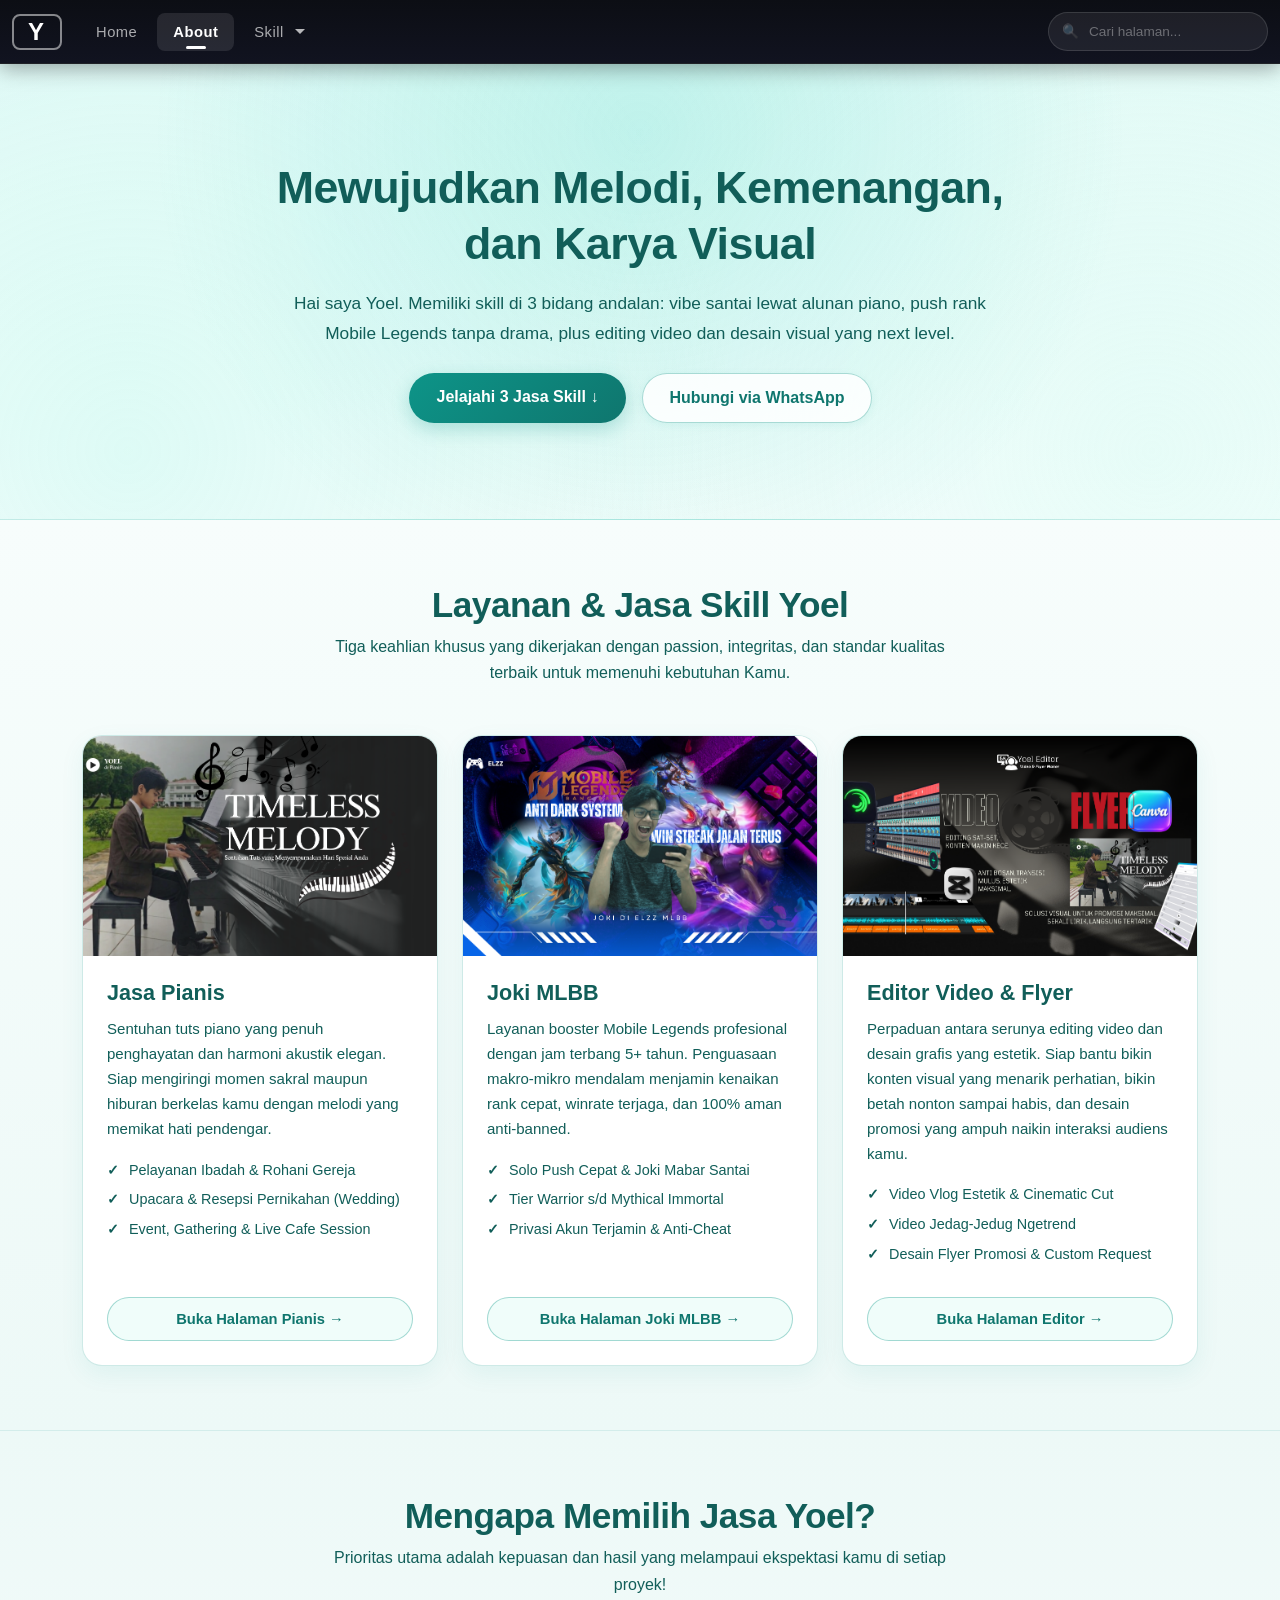
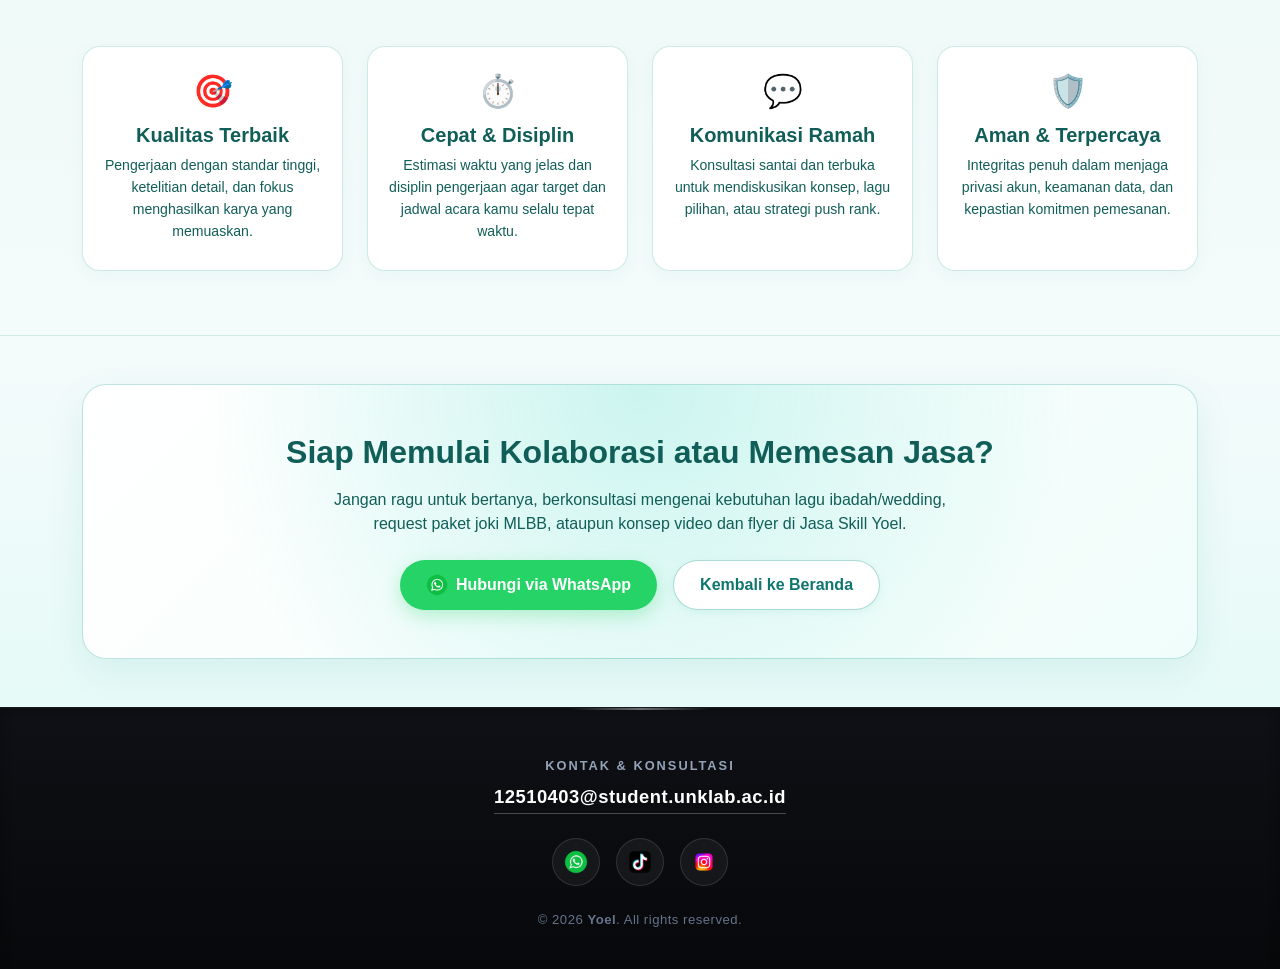
==== about.html @ 32755c9c "first commit" ====
<!doctype html>
<html lang="id">
  <head>
    <meta charset="UTF-8" />
    <meta name="viewport" content="width=device-width, initial-scale=1.0" />
    <title>About - Jasa Skill Yoel</title>
    <link
      href="https://cdn.jsdelivr.net/npm/bootstrap@5.3.8/dist/css/bootstrap.min.css"
      rel="stylesheet"
      integrity="sha384-sRIl4kxILFvY47J16cr9ZwB07vP4J8+LH7qKQnuqkuIAvNWLzeN8tE5YBujZqJLB"
      crossorigin="anonymous"
    />
    <link rel="stylesheet" href="css/about.css" />
    <link rel="stylesheet" href="css/navbar.css" />
  </head>
  <body class="d-flex flex-column min-vh-100">
    <nav class="navbar navbar-expand-lg navbar-yoel sticky-top">
      <div class="container-fluid">
        <a class="navbar-brand" href="home.html">Y</a>
        <button
          class="navbar-toggler"
          type="button"
          data-bs-toggle="collapse"
          data-bs-target="#navbarNavDropdown"
          aria-controls="navbarNavDropdown"
          aria-expanded="false"
          aria-label="Toggle navigation"
        >
          <span class="navbar-toggler-icon"></span>
        </button>
        <div class="collapse navbar-collapse" id="navbarNavDropdown">
          <ul class="navbar-nav me-auto">
            <li class="nav-item">
              <a class="nav-link" href="home.html">Home</a>
            </li>
            <li class="nav-item">
              <a class="nav-link active" aria-current="page" href="about.html"
                >About</a
              >
            </li>
            <li class="nav-item dropdown">
              <a
                class="nav-link dropdown-toggle"
                href="#"
                role="button"
                data-bs-toggle="dropdown"
                aria-expanded="false"
              >
                Skill
              </a>
              <ul class="dropdown-menu">
                <li><a class="dropdown-item" href="pianis.html">Pianis</a></li>
                <li><a class="dropdown-item" href="joki.html">Joki MLBB</a></li>
                <li><a class="dropdown-item" href="editor.html">Editor</a></li>
              </ul>
            </li>
          </ul>
          <div class="navbar-search-wrapper">
            <input
              type="text"
              class="form-control navbar-search-input"
              id="navbarSearchInput"
              placeholder="Cari halaman..."
              autocomplete="off"
            />
            <span class="navbar-search-icon">🔍</span>
            <div class="search-results-dropdown" id="navbarSearchResults"></div>
          </div>
        </div>
      </div>
    </nav>

    <header class="about-hero py-5 text-center page-entrance">
      <div class="container py-lg-4">
        <div class="row justify-content-center">
          <div class="col-lg-9 col-xl-8">
            <h1 class="display-4 fw-bold mb-3 about-title">
              Mewujudkan Melodi, Kemenangan, dan Karya Visual
            </h1>
            <p class="lead mb-4 about-bio mx-auto">
              Hai saya Yoel. Memiliki skill di 3 bidang andalan: vibe santai
              lewat alunan piano, push rank Mobile Legends tanpa drama, plus
              editing video dan desain visual yang next level.
            </p>
            <div class="d-flex flex-wrap gap-3 justify-content-center">
              <a href="#skills" class="btn btn-about-primary">
                Jelajahi 3 Jasa Skill &darr;
              </a>
              <a
                href="https://wa.me/+6285255789839"
                target="_blank"
                class="btn btn-about-outline"
              >
                Hubungi via WhatsApp
              </a>
            </div>
          </div>
        </div>
      </div>
    </header>

    <main
      id="skills"
      class="skills-showcase-section py-5 page-entrance-delay-1"
    >
      <div class="container py-lg-3">
        <div class="text-center mb-5">
          <h2 class="fw-bold section-heading">Layanan & Jasa Skill Yoel</h2>
          <p class="section-subtext mx-auto">
            Tiga keahlian khusus yang dikerjakan dengan passion, integritas, dan
            standar kualitas terbaik untuk memenuhi kebutuhan Kamu.
          </p>
        </div>

        <div class="row g-4">
          <div class="col-lg-4 col-md-6">
            <div class="skill-card h-100">
              <div class="skill-card-img-box">
                <img
                  src="images/pianis.png"
                  alt="Jasa Pianis Yoel"
                  class="skill-card-img"
                />
              </div>
              <div
                class="skill-card-body d-flex flex-column justify-content-between"
              >
                <div>
                  <h3 class="skill-card-title">Jasa Pianis</h3>
                  <p class="skill-card-desc">
                    Sentuhan tuts piano yang penuh penghayatan dan harmoni
                    akustik elegan. Siap mengiringi momen sakral maupun hiburan
                    berkelas kamu dengan melodi yang memikat hati pendengar.
                  </p>
                  <ul class="skill-feature-list">
                    <li>
                      <span class="check-icon">✓</span>
                      <span>Pelayanan Ibadah & Rohani Gereja</span>
                    </li>
                    <li>
                      <span class="check-icon">✓</span>
                      <span>Upacara & Resepsi Pernikahan (Wedding)</span>
                    </li>
                    <li>
                      <span class="check-icon">✓</span>
                      <span>Event, Gathering & Live Cafe Session</span>
                    </li>
                  </ul>
                </div>
                <div class="pt-3">
                  <a href="pianis.html" class="btn btn-card-action w-100">
                    Buka Halaman Pianis &rarr;
                  </a>
                </div>
              </div>
            </div>
          </div>

          <!-- Skill Card 2: Joki MLBB -->
          <div class="col-lg-4 col-md-6">
            <div class="skill-card h-100">
              <div class="skill-card-img-box">
                <img
                  src="images/mlbb.png"
                  alt="Joki MLBB Yoel"
                  class="skill-card-img"
                />
              </div>
              <div
                class="skill-card-body d-flex flex-column justify-content-between"
              >
                <div>
                  <h3 class="skill-card-title">Joki MLBB</h3>
                  <p class="skill-card-desc">
                    Layanan booster Mobile Legends profesional dengan jam
                    terbang 5+ tahun. Penguasaan makro-mikro mendalam menjamin
                    kenaikan rank cepat, winrate terjaga, dan 100% aman
                    anti-banned.
                  </p>
                  <ul class="skill-feature-list">
                    <li>
                      <span class="check-icon">✓</span>
                      <span>Solo Push Cepat & Joki Mabar Santai</span>
                    </li>
                    <li>
                      <span class="check-icon">✓</span>
                      <span>Tier Warrior s/d Mythical Immortal</span>
                    </li>
                    <li>
                      <span class="check-icon">✓</span>
                      <span>Privasi Akun Terjamin & Anti-Cheat</span>
                    </li>
                  </ul>
                </div>
                <div class="pt-3">
                  <a href="joki.html" class="btn btn-card-action w-100">
                    Buka Halaman Joki MLBB &rarr;
                  </a>
                </div>
              </div>
            </div>
          </div>

          <div class="col-lg-4 col-md-12">
            <div class="skill-card h-100">
              <div class="skill-card-img-box">
                <img
                  src="images/editor.png"
                  alt="Editor Video dan Desain Flyer Yoel"
                  class="skill-card-img"
                />
              </div>
              <div
                class="skill-card-body d-flex flex-column justify-content-between"
              >
                <div>
                  <h3 class="skill-card-title">Editor Video & Flyer</h3>
                  <p class="skill-card-desc">
                    Perpaduan antara serunya editing video dan desain grafis
                    yang estetik. Siap bantu bikin konten visual yang menarik
                    perhatian, bikin betah nonton sampai habis, dan desain
                    promosi yang ampuh naikin interaksi audiens kamu.
                  </p>
                  <ul class="skill-feature-list">
                    <li>
                      <span class="check-icon">✓</span>
                      <span>Video Vlog Estetik & Cinematic Cut</span>
                    </li>
                    <li>
                      <span class="check-icon">✓</span>
                      <span>Video Jedag-Jedug Ngetrend</span>
                    </li>
                    <li>
                      <span class="check-icon">✓</span>
                      <span>Desain Flyer Promosi & Custom Request</span>
                    </li>
                  </ul>
                </div>
                <div class="pt-3">
                  <a href="editor.html" class="btn btn-card-action w-100">
                    Buka Halaman Editor &rarr;
                  </a>
                </div>
              </div>
            </div>
          </div>
        </div>
      </div>
    </main>

    <section class="about-values-section py-5">
      <div class="container py-lg-3">
        <div class="text-center mb-5">
          <h2 class="fw-bold section-heading">Mengapa Memilih Jasa Yoel?</h2>
          <p class="section-subtext mx-auto">
            Prioritas utama adalah kepuasan dan hasil yang melampaui ekspektasi
            kamu di setiap proyek!
          </p>
        </div>

        <div class="row g-4">
          <div class="col-md-6 col-lg-3">
            <div class="value-item-card text-center h-100">
              <div class="value-icon-circle">🎯</div>
              <h5 class="fw-bold mb-2">Kualitas Terbaik</h5>
              <p class="value-desc mb-0">
                Pengerjaan dengan standar tinggi, ketelitian detail, dan fokus
                menghasilkan karya yang memuaskan.
              </p>
            </div>
          </div>
          <div class="col-md-6 col-lg-3">
            <div class="value-item-card text-center h-100">
              <div class="value-icon-circle">⏱️</div>
              <h5 class="fw-bold mb-2">Cepat & Disiplin</h5>
              <p class="value-desc mb-0">
                Estimasi waktu yang jelas dan disiplin pengerjaan agar target
                dan jadwal acara kamu selalu tepat waktu.
              </p>
            </div>
          </div>
          <div class="col-md-6 col-lg-3">
            <div class="value-item-card text-center h-100">
              <div class="value-icon-circle">💬</div>
              <h5 class="fw-bold mb-2">Komunikasi Ramah</h5>
              <p class="value-desc mb-0">
                Konsultasi santai dan terbuka untuk mendiskusikan konsep, lagu
                pilihan, atau strategi push rank.
              </p>
            </div>
          </div>
          <div class="col-md-6 col-lg-3">
            <div class="value-item-card text-center h-100">
              <div class="value-icon-circle">🛡️</div>
              <h5 class="fw-bold mb-2">Aman & Terpercaya</h5>
              <p class="value-desc mb-0">
                Integritas penuh dalam menjaga privasi akun, keamanan data, dan
                kepastian komitmen pemesanan.
              </p>
            </div>
          </div>
        </div>
      </div>
    </section>

    <section class="about-cta-section py-5">
      <div class="container">
        <div class="cta-banner-box text-center p-4 p-md-5">
          <h2 class="fw-bold mb-3">
            Siap Memulai Kolaborasi atau Memesan Jasa?
          </h2>
          <p class="mb-4 mx-auto cta-desc" style="max-width: 620px">
            Jangan ragu untuk bertanya, berkonsultasi mengenai kebutuhan lagu
            ibadah/wedding, request paket joki MLBB, ataupun konsep video dan
            flyer di Jasa Skill Yoel.
          </p>
          <div class="d-flex flex-wrap justify-content-center gap-3">
            <a
              href="https://wa.me/+6285255789839"
              target="_blank"
              class="btn btn-whatsapp-cta d-inline-flex align-items-center gap-2"
            >
              <img src="images/wa.png" alt="WhatsApp" width="22" height="22" />
              <span>Hubungi via WhatsApp</span>
            </a>
            <a href="home.html" class="btn btn-outline-cta">
              Kembali ke Beranda
            </a>
          </div>
        </div>
      </div>
    </section>

    <footer class="footer custom-footer py-5 mt-auto">
      <div class="container text-center">
        <div class="mb-4">
          <p class="footer-email-label mb-2">Kontak & Konsultasi</p>
          <a
            href="mailto:12510403@student.unklab.ac.id"
            class="footer-email-link"
          >
            12510403@student.unklab.ac.id
          </a>
        </div>

        <div
          class="d-flex justify-content-center align-items-center gap-3 mb-4"
        >
          <a
            href="https://wa.me/+6285255789839"
            target="_blank"
            class="footer-social-link social-wa"
            title="WhatsApp"
          >
            <img src="images/wa.png" alt="WhatsApp" class="footer-icon" />
          </a>
          <a
            href="#"
            class="footer-social-link social-tiktok"
            title="TikTok"
            data-bs-toggle="modal"
            data-bs-target="#tiktokModal"
          >
            <img src="images/tiktok.png" alt="TikTok" class="footer-icon" />
          </a>
          <a
            href="https://www.instagram.com/lightningmcqueel?gwpx=MTV6YXcyeWN4NjFxeQ=="
            target="_blank"
            class="footer-social-link social-ig"
            title="Instagram"
          >
            <img src="images/ig.png" alt="Instagram" class="footer-icon" />
          </a>
        </div>

        <div class="footer-copyright small">
          &copy; 2026 <strong>Yoel</strong>. All rights reserved.
        </div>
      </div>
    </footer>

    <div
      class="modal fade"
      id="tiktokModal"
      tabindex="-1"
      aria-labelledby="tiktokModalLabel"
      aria-hidden="true"
    >
      <div class="modal-dialog modal-dialog-centered modal-sm">
        <div class="modal-content tiktok-modal-content text-center p-3">
          <div class="modal-header border-0 pb-0 justify-content-end">
            <button
              type="button"
              class="btn-close btn-close-white"
              data-bs-dismiss="modal"
              aria-label="Close"
            ></button>
          </div>
          <div class="modal-body pt-0">
            <div class="tiktok-modal-icon mb-3">
              <img
                src="images/tiktok.png"
                alt="TikTok"
                width="28"
                height="28"
              />
            </div>
            <h5
              class="modal-title fw-bold text-white mb-1"
              id="tiktokModalLabel"
            >
              Pilih Akun TikTok
            </h5>
            <p class="text-white small mb-4">
              Silakan pilih profil TikTok yang ingin dikunjungi:
            </p>
            <div class="d-grid gap-2">
              <a
                href="https://www.tiktok.com/@bitterchocolataste?_r=1&_t=ZS-9BcBU4QkDsS"
                target="_blank"
                class="btn btn-tiktok-link"
              >
                🎮 MLBB
              </a>
              <a
                href="https://www.tiktok.com/@shiver_2910?_r=1&_t=ZS-9BcBzDvgJhU"
                target="_blank"
                class="btn btn-tiktok-link"
              >
                🎹 Piano
              </a>
            </div>
          </div>
        </div>
      </div>
    </div>

    <script
      src="https://cdn.jsdelivr.net/npm/bootstrap@5.3.8/dist/js/bootstrap.bundle.min.js"
      integrity="sha384-FKyoEForCGlyvwx9Hj09JcYn3nv7wiPVlz7YYwJrWVcXK/BmnVDxM+D2scQbITxI"
      crossorigin="anonymous"
    ></script>
    <script src="js/about.js"></script>
    <script src="js/navbar.js"></script>
  </body>
</html>
---- css/about.css ----
html,
body {
  overflow-x: clip;
  width: 100%;
  max-width: 100%;
  position: relative;
  background-color: #f0fdfa;
  background: linear-gradient(180deg, #f0fdfa 0%, #ffffff 40%, #e6faf7 100%);
  color: #115e59;
}

body,
html,
button,
input,
select,
textarea {
  font-family: Arial, Helvetica, sans-serif !important;
}

.about-title,
.about-bio,
.section-heading,
.section-subtext,
.skill-card-title,
.skill-card-desc,
.skill-feature-list li,
.check-icon,
.value-item-card h5,
.value-desc,
.cta-banner-box h2,
.cta-desc {
  color: #115e59 !important;
}

.about-hero {
  background:
    radial-gradient(
      circle at 50% 15%,
      rgba(45, 212, 191, 0.22) 0%,
      transparent 65%
    ),
    radial-gradient(
      circle at 10% 85%,
      rgba(153, 246, 228, 0.25) 0%,
      transparent 50%
    ),
    radial-gradient(
      circle at 90% 85%,
      rgba(204, 251, 241, 0.35) 0%,
      transparent 50%
    ),
    linear-gradient(180deg, #e6faf7 0%, #f7fdfc 100%);
  position: relative;
  border-bottom: 1px solid rgba(13, 148, 136, 0.14);
  padding-top: 4.5rem !important;
  padding-bottom: 4.5rem !important;
}

.about-title {
  letter-spacing: -0.5px;
  line-height: 1.25;
  font-size: 2.8rem;
}

.about-bio {
  font-size: 1.08rem;
  line-height: 1.75;
  max-width: 760px;
}

.about-bio strong {
  color: #0f766e;
}

.btn-about-primary {
  background: linear-gradient(135deg, #0d9488 0%, #0f766e 100%);
  color: #ffffff !important;
  border: none;
  font-weight: 600;
  border-radius: 30px;
  padding: 12px 28px;
  transition: all 0.3s ease;
  box-shadow: 0 6px 18px rgba(13, 148, 136, 0.25);
  text-decoration: none;
}

.btn-about-primary:hover {
  background: linear-gradient(135deg, #0f766e 0%, #115e59 100%);
  color: #ffffff !important;
  transform: translateY(-2px);
  box-shadow: 0 10px 24px rgba(13, 148, 136, 0.35);
}

.btn-about-outline {
  background: rgba(255, 255, 255, 0.85);
  color: #0f766e !important;
  border: 1.5px solid rgba(13, 148, 136, 0.35);
  font-weight: 600;
  border-radius: 30px;
  padding: 12px 26px;
  transition: all 0.3s ease;
  text-decoration: none;
  box-shadow: 0 2px 8px rgba(13, 148, 136, 0.08);
}

.btn-about-outline:hover {
  background: #ffffff;
  color: #0d9488 !important;
  border-color: #0d9488;
  transform: translateY(-2px);
  box-shadow: 0 6px 16px rgba(13, 148, 136, 0.16);
}

.skills-showcase-section {
  background-color: #f7fdfc;
  background: linear-gradient(180deg, #f7fdfc 0%, #edf9f7 100%);
  position: relative;
}

.section-heading {
  font-size: 2.2rem;
  letter-spacing: -0.5px;
}

.section-subtext {
  max-width: 620px;
  font-size: 1rem;
  line-height: 1.65;
}

.skill-card {
  background: #ffffff;
  border: 1px solid rgba(13, 148, 136, 0.2);
  border-radius: 20px;
  overflow: hidden;
  transition: all 0.35s cubic-bezier(0.4, 0, 0.2, 1);
  display: flex;
  flex-direction: column;
  box-shadow: 0 8px 24px rgba(13, 148, 136, 0.07);
}

.skill-card:hover {
  transform: translateY(-8px);
  border-color: rgba(13, 148, 136, 0.45);
  box-shadow: 0 16px 36px rgba(13, 148, 136, 0.16);
}

.skill-card-img-box {
  position: relative;
  height: 220px;
  overflow: hidden;
  background-color: #e6faf7;
}

.skill-card-img {
  width: 100%;
  height: 100%;
  object-fit: cover;
  transition: transform 0.5s ease;
}

.skill-card:hover .skill-card-img {
  transform: scale(1.06);
}

.skill-card-body {
  padding: 24px;
  flex-grow: 1;
}

.skill-card-title {
  font-size: 1.35rem;
  font-weight: 700;
  margin-bottom: 12px;
}

.skill-card-desc {
  font-size: 0.94rem;
  line-height: 1.65;
  margin-bottom: 18px;
}

.skill-feature-list {
  list-style: none;
  padding: 0;
  margin: 0 0 16px 0;
}

.skill-feature-list li {
  display: flex;
  align-items: flex-start;
  gap: 10px;
  font-size: 0.9rem;
  margin-bottom: 9px;
  line-height: 1.45;
}

.check-icon {
  font-weight: bold;
}

.btn-card-action {
  border-radius: 30px;
  font-weight: 600;
  font-size: 0.92rem;
  padding: 10px 18px;
  transition: all 0.25s ease;
  text-decoration: none;
  text-align: center;
  background: #f0fdfa;
  border: 1.5px solid rgba(13, 148, 136, 0.35);
  color: #0f766e !important;
}

.btn-card-action:hover {
  background: #0d9488;
  color: #ffffff !important;
  border-color: #0d9488;
  transform: translateY(-2px);
  box-shadow: 0 6px 18px rgba(13, 148, 136, 0.25);
}

.about-values-section {
  background: linear-gradient(180deg, #edf9f7 0%, #f4fbfb 100%);
  border-top: 1px solid rgba(13, 148, 136, 0.14);
  border-bottom: 1px solid rgba(13, 148, 136, 0.14);
}

.value-item-card {
  background: #ffffff;
  border: 1px solid rgba(13, 148, 136, 0.2);
  border-radius: 18px;
  padding: 28px 20px;
  transition: all 0.3s ease;
  box-shadow: 0 4px 16px rgba(13, 148, 136, 0.05);
}

.value-item-card:hover {
  background: #ffffff;
  border-color: rgba(13, 148, 136, 0.45);
  transform: translateY(-4px);
  box-shadow: 0 10px 24px rgba(13, 148, 136, 0.12);
}

.value-icon-circle {
  font-size: 2rem;
  margin-bottom: 16px;
  display: inline-block;
  line-height: 1;
}

.value-desc {
  font-size: 0.88rem;
  line-height: 1.55;
}

.about-cta-section {
  background-color: #f0fdfa;
  background: linear-gradient(180deg, #f4fbfb 0%, #e6faf7 100%);
}

.cta-banner-box {
  background:
    radial-gradient(
      circle at 50% 0%,
      rgba(45, 212, 191, 0.22) 0%,
      transparent 70%
    ),
    linear-gradient(135deg, #ffffff 0%, #f0fdfa 100%);
  border: 1.5px solid rgba(13, 148, 136, 0.25);
  border-radius: 24px;
  box-shadow: 0 12px 36px rgba(13, 148, 136, 0.09);
}

.btn-whatsapp-cta {
  background-color: #25d366;
  color: #ffffff !important;
  font-weight: 600;
  border-radius: 30px;
  padding: 12px 26px;
  border: none;
  text-decoration: none;
  box-shadow: 0 6px 18px rgba(37, 211, 102, 0.28);
  transition: all 0.25s ease;
}

.btn-whatsapp-cta:hover {
  background-color: #20bd5a;
  color: #ffffff !important;
  transform: translateY(-2px);
  box-shadow: 0 10px 24px rgba(37, 211, 102, 0.38);
}

.btn-outline-cta {
  background: #ffffff;
  color: #0f766e !important;
  border: 1.5px solid rgba(13, 148, 136, 0.35);
  font-weight: 600;
  border-radius: 30px;
  padding: 12px 26px;
  text-decoration: none;
  transition: all 0.25s ease;
  box-shadow: 0 2px 8px rgba(13, 148, 136, 0.08);
}

.btn-outline-cta:hover {
  background: #f0fdfa;
  color: #0d9488 !important;
  border-color: #0d9488;
  transform: translateY(-2px);
  box-shadow: 0 6px 16px rgba(13, 148, 136, 0.16);
}

.custom-footer {
  background: linear-gradient(180deg, #0e1015 0%, #07080a 100%) !important;
  border-top: 1px solid rgba(255, 255, 255, 0.08) !important;
  color: #f8f9fa;
  position: relative;
  box-shadow: inset 0 2px 10px rgba(0, 0, 0, 0.3);
}

.custom-footer::before {
  content: "";
  position: absolute;
  top: 0;
  left: 50%;
  transform: translateX(-50%);
  width: 140px;
  height: 2px;
  background: linear-gradient(
    90deg,
    transparent,
    rgba(255, 255, 255, 0.4),
    transparent
  );
}

.footer-email-label {
  color: #94a3b8;
  font-size: 0.8rem;
  letter-spacing: 2px;
  text-transform: uppercase;
  font-weight: 600;
}

.footer-email-link {
  color: #ffffff;
  font-size: 1.15rem;
  font-weight: 600;
  text-decoration: none;
  letter-spacing: 0.5px;
  padding-bottom: 2px;
  border-bottom: 1.5px solid rgba(255, 255, 255, 0.25);
  transition: all 0.25s ease;
  display: inline-block;
}

.footer-email-link:hover {
  color: #ffffff;
  border-bottom-color: #ffffff;
  text-shadow: 0 0 12px rgba(255, 255, 255, 0.4);
  transform: translateY(-1px);
}

.footer-social-link {
  display: inline-flex;
  align-items: center;
  justify-content: center;
  width: 48px;
  height: 48px;
  border-radius: 50%;
  background: rgba(255, 255, 255, 0.05);
  border: 1px solid rgba(255, 255, 255, 0.12);
  backdrop-filter: blur(8px);
  transition: all 0.3s cubic-bezier(0.4, 0, 0.2, 1);
  text-decoration: none;
}

.footer-social-link.social-wa:hover {
  background: rgba(37, 211, 102, 0.16);
  border-color: rgba(37, 211, 102, 0.5);
  transform: translateY(-4px);
  box-shadow: 0 8px 22px rgba(37, 211, 102, 0.35);
}

.footer-social-link.social-tiktok:hover {
  background: rgba(255, 255, 255, 0.15);
  border-color: rgba(255, 255, 255, 0.4);
  transform: translateY(-4px);
  box-shadow: 0 8px 22px rgba(255, 255, 255, 0.25);
}

.footer-social-link.social-ig:hover {
  background: rgba(225, 48, 108, 0.16);
  border-color: rgba(225, 48, 108, 0.5);
  transform: translateY(-4px);
  box-shadow: 0 8px 22px rgba(225, 48, 108, 0.35);
}

.footer-icon {
  width: 24px;
  height: 24px;
  object-fit: contain;
  transition: transform 0.25s ease;
}

.footer-social-link:hover .footer-icon {
  transform: scale(1.15);
}

.footer-copyright {
  color: #64748b;
  font-size: 0.82rem;
  letter-spacing: 0.5px;
}

.tiktok-modal-content {
  background: linear-gradient(145deg, #181b22 0%, #0d0f13 100%);
  border: 1px solid rgba(255, 255, 255, 0.12);
  border-radius: 20px;
  box-shadow: 0 15px 35px rgba(0, 0, 0, 0.65);
  color: #f8f9fa;
}

.tiktok-modal-icon {
  width: 52px;
  height: 52px;
  margin: 0 auto;
  display: inline-flex;
  align-items: center;
  justify-content: center;
  border-radius: 50%;
  background: rgba(255, 255, 255, 0.08);
  border: 1px solid rgba(255, 255, 255, 0.15);
}

.btn-tiktok-link {
  background: rgba(255, 255, 255, 0.07);
  border: 1px solid rgba(255, 255, 255, 0.16);
  color: #ffffff;
  font-weight: 600;
  border-radius: 30px;
  padding: 10px 18px;
  transition: all 0.25s ease;
  text-decoration: none;
  font-size: 0.92rem;
}

.btn-tiktok-link:hover {
  background: #ffffff;
  color: #0d0f13;
  border-color: #ffffff;
  transform: translateY(-2px);
  box-shadow: 0 6px 18px rgba(255, 255, 255, 0.25);
}

@media (max-width: 991.98px) {
  .about-title {
    font-size: 2.1rem;
  }
}
---- css/navbar.css ----
.navbar-yoel {
  position: -webkit-sticky !important;
  position: sticky !important;
  top: 0 !important;
  background: linear-gradient(180deg, #0c0e14 0%, #111320 100%) !important;
  border-bottom: 1px solid rgba(255, 255, 255, 0.08);
  box-shadow: 0 4px 20px rgba(0, 0, 0, 0.35);
  padding: 12px 0;
  transition: all 0.35s ease;
  z-index: 1050 !important;
}

.navbar-yoel.scrolled {
  padding: 8px 0;
  box-shadow: 0 6px 28px rgba(0, 0, 0, 0.5);
  background: rgba(12, 14, 20, 0.97) !important;
  backdrop-filter: blur(14px);
}

.navbar-yoel .navbar-brand {
  font-weight: 800;
  font-size: 1.5rem;
  letter-spacing: 2px;
  color: #ffffff !important;
  text-decoration: none;
  position: relative;
  padding: 4px 14px;
  border: 2px solid rgba(255, 255, 255, 0.5);
  border-radius: 8px;
  transition: all 0.3s ease;
  line-height: 1;
}

.navbar-yoel .navbar-brand:hover {
  border-color: #ffffff;
  box-shadow: 0 0 16px rgba(255, 255, 255, 0.15);
  transform: scale(1.04);
}

.navbar-yoel .navbar-nav .nav-link {
  color: rgba(255, 255, 255, 0.65) !important;
  font-weight: 500;
  font-size: 0.92rem;
  letter-spacing: 0.5px;
  padding: 8px 16px !important;
  margin: 0 2px;
  border-radius: 8px;
  position: relative;
  transition: all 0.25s ease;
}

.navbar-yoel .navbar-nav .nav-link:hover {
  color: #ffffff !important;
  background: rgba(255, 255, 255, 0.07);
}

.navbar-yoel .navbar-nav .nav-link.active {
  color: #ffffff !important;
  font-weight: 700;
  background: rgba(255, 255, 255, 0.1);
}

.navbar-yoel .navbar-nav .nav-link.active:not(.dropdown-toggle)::after {
  content: "";
  position: absolute;
  bottom: 2px;
  left: 50%;
  transform: translateX(-50%);
  width: 20px;
  height: 2.5px;
  background: #ffffff;
  border-radius: 2px;
}

.navbar-yoel .navbar-nav .dropdown-toggle.active::before {
  content: "";
  position: absolute;
  bottom: 2px;
  left: 50%;
  transform: translateX(-50%);
  width: 24px;
  height: 2.5px;
  background: #ffffff;
  border-radius: 2px;
}

.navbar-yoel .dropdown-menu {
  background: #161925;
  border: 1px solid rgba(255, 255, 255, 0.1);
  border-radius: 12px;
  padding: 8px;
  margin-top: 8px !important;
  box-shadow: 0 12px 32px rgba(0, 0, 0, 0.5);
  min-width: 190px;
}

.navbar-yoel .dropdown-item {
  color: rgba(255, 255, 255, 0.7);
  font-size: 0.9rem;
  font-weight: 500;
  padding: 9px 16px;
  border-radius: 8px;
  transition: all 0.2s ease;
}

.navbar-yoel .dropdown-item:hover,
.navbar-yoel .dropdown-item:focus {
  color: #ffffff;
  background: rgba(255, 255, 255, 0.08);
}

.navbar-yoel .dropdown-item.active {
  color: #ffffff;
  font-weight: 700;
  background: rgba(255, 255, 255, 0.12);
}

.navbar-yoel .dropdown-toggle::after,
.navbar-yoel .navbar-nav .dropdown-toggle::after,
.navbar-yoel .navbar-nav .dropdown-toggle.active::after {
  display: inline-block !important;
  content: "" !important;
  margin-left: 7px !important;
  vertical-align: 0.18em !important;
  border-top: 0.35em solid rgba(255, 255, 255, 0.7) !important;
  border-right: 0.35em solid transparent !important;
  border-bottom: 0 !important;
  border-left: 0.35em solid transparent !important;
  position: static !important;
  width: 0 !important;
  height: 0 !important;
  background: transparent !important;
  box-shadow: none !important;
  border-radius: 0 !important;
  transform: none;
  transition:
    transform 0.25s ease,
    border-top-color 0.25s ease;
}

.navbar-yoel .dropdown-toggle:hover::after,
.navbar-yoel .navbar-nav .dropdown-toggle.active::after {
  border-top-color: #ffffff !important;
}

.navbar-yoel .dropdown-toggle.show::after,
.navbar-yoel .navbar-nav .dropdown-toggle.show::after,
.navbar-yoel .navbar-nav .dropdown-toggle.active.show::after {
  transform: rotate(180deg) !important;
}

.navbar-search-wrapper {
  position: relative;
  margin-left: auto;
}

.navbar-search-input {
  background: rgba(255, 255, 255, 0.07) !important;
  border: 1px solid rgba(255, 255, 255, 0.12) !important;
  border-radius: 30px !important;
  color: #ffffff !important;
  font-size: 0.88rem;
  padding: 8px 18px 8px 40px !important;
  width: 220px;
  transition: all 0.3s ease;
  outline: none !important;
  box-shadow: none !important;
}

.navbar-search-input::placeholder {
  color: rgba(255, 255, 255, 0.35);
  font-size: 0.85rem;
}

.navbar-search-input:focus {
  background: rgba(255, 255, 255, 0.1) !important;
  border-color: rgba(255, 255, 255, 0.3) !important;
  width: 280px;
  box-shadow: 0 0 0 3px rgba(255, 255, 255, 0.05) !important;
}

.navbar-search-icon {
  position: absolute;
  left: 14px;
  top: 50%;
  transform: translateY(-50%);
  color: rgba(255, 255, 255, 0.35);
  font-size: 0.85rem;
  pointer-events: none;
  transition: color 0.25s ease;
}

.navbar-search-input:focus ~ .navbar-search-icon {
  color: rgba(255, 255, 255, 0.6);
}

.search-results-dropdown {
  position: absolute;
  top: calc(100% + 8px);
  left: 0;
  right: 0;
  background: #161925;
  border: 1px solid rgba(255, 255, 255, 0.1);
  border-radius: 14px;
  box-shadow: 0 12px 36px rgba(0, 0, 0, 0.55);
  padding: 8px;
  z-index: 1060;
  display: none;
  max-height: 320px;
  overflow-y: auto;
}

.search-results-dropdown.show {
  display: block;
  animation: searchFadeIn 0.2s ease-out;
}

@keyframes searchFadeIn {
  from {
    opacity: 0;
    transform: translateY(-6px);
  }
  to {
    opacity: 1;
    transform: translateY(0);
  }
}

.search-result-item {
  display: flex;
  align-items: center;
  gap: 12px;
  padding: 10px 14px;
  border-radius: 10px;
  color: rgba(255, 255, 255, 0.8);
  text-decoration: none;
  font-size: 0.9rem;
  font-weight: 500;
  transition: all 0.2s ease;
}

.search-result-item:hover,
.search-result-item.highlighted {
  background: rgba(255, 255, 255, 0.08);
  color: #ffffff;
}

.search-result-emoji {
  font-size: 1.2rem;
  width: 32px;
  height: 32px;
  display: inline-flex;
  align-items: center;
  justify-content: center;
  background: rgba(255, 255, 255, 0.06);
  border-radius: 8px;
  flex-shrink: 0;
}

.search-result-info {
  display: flex;
  flex-direction: column;
}

.search-result-name {
  font-weight: 600;
  font-size: 0.9rem;
  line-height: 1.3;
}

.search-result-desc {
  font-size: 0.78rem;
  color: rgba(255, 255, 255, 0.4);
  line-height: 1.3;
}

.search-no-result {
  padding: 14px;
  text-align: center;
  color: rgba(255, 255, 255, 0.4);
  font-size: 0.85rem;
}

.navbar-yoel .navbar-toggler {
  border: 1px solid rgba(255, 255, 255, 0.2);
  padding: 6px 10px;
  border-radius: 8px;
  transition: all 0.25s ease;
}

.navbar-yoel .navbar-toggler:hover {
  border-color: rgba(255, 255, 255, 0.4);
  background: rgba(255, 255, 255, 0.05);
}

.navbar-yoel .navbar-toggler:focus {
  box-shadow: 0 0 0 3px rgba(255, 255, 255, 0.08);
}

.navbar-yoel .navbar-toggler-icon {
  background-image: url("data:image/svg+xml,%3csvg xmlns='http://www.w3.org/2000/svg' viewBox='0 0 30 30'%3e%3cpath stroke='rgba%28255, 255, 255, 0.7%29' stroke-linecap='round' stroke-miterlimit='10' stroke-width='2' d='M4 7h22M4 15h22M4 23h22'/%3e%3c/svg%3e") !important;
}

.navbar-yoel .dropdown-menu.show {
  animation: navDropFade 0.2s ease-out forwards;
}

@keyframes navDropFade {
  from {
    opacity: 0;
    transform: translateY(-8px);
  }
  to {
    opacity: 1;
    transform: translateY(0);
  }
}

.navbar-yoel .dropdown-menu.show li {
  opacity: 0;
  animation: navDropItem 0.25s ease-out both;
}

.navbar-yoel .dropdown-menu.show li:nth-child(1) {
  animation-delay: 0.06s;
}

.navbar-yoel .dropdown-menu.show li:nth-child(2) {
  animation-delay: 0.14s;
}

.navbar-yoel .dropdown-menu.show li:nth-child(3) {
  animation-delay: 0.22s;
}

@keyframes navDropItem {
  0% {
    opacity: 0;
    transform: translateY(-6px);
  }
  100% {
    opacity: 1;
    transform: translateY(0);
  }
}

@media (max-width: 991.98px) {
  .navbar-yoel .navbar-collapse {
    padding-top: 16px;
  }

  .navbar-yoel .navbar-nav .nav-link {
    padding: 10px 14px !important;
    margin: 2px 0;
  }

  .navbar-yoel .navbar-nav .nav-link.active:not(.dropdown-toggle)::after,
  .navbar-yoel .navbar-nav .dropdown-toggle.active::before {
    display: none;
  }

  .navbar-search-wrapper {
    margin-left: 0;
    margin-top: 12px;
    width: 100%;
  }

  .navbar-search-input {
    width: 100% !important;
  }

  .navbar-search-input:focus {
    width: 100% !important;
  }

  .navbar-yoel .dropdown-menu {
    background: rgba(255, 255, 255, 0.04);
    border: none;
    box-shadow: none;
    margin-top: 4px !important;
    padding-left: 12px;
  }
}

@keyframes pageEntranceFade {
  0% {
    opacity: 0;
    transform: translateY(28px);
  }
  100% {
    opacity: 1;
    transform: translateY(0);
  }
}

.page-entrance {
  animation: pageEntranceFade 0.85s cubic-bezier(0.16, 1, 0.3, 1) both;
}

.page-entrance-delay-1 {
  animation: pageEntranceFade 0.85s cubic-bezier(0.16, 1, 0.3, 1) 0.15s both;
}

.page-entrance-delay-2 {
  animation: pageEntranceFade 0.85s cubic-bezier(0.16, 1, 0.3, 1) 0.3s both;
}

.page-entrance-delay-3 {
  animation: pageEntranceFade 0.85s cubic-bezier(0.16, 1, 0.3, 1) 0.45s both;
}
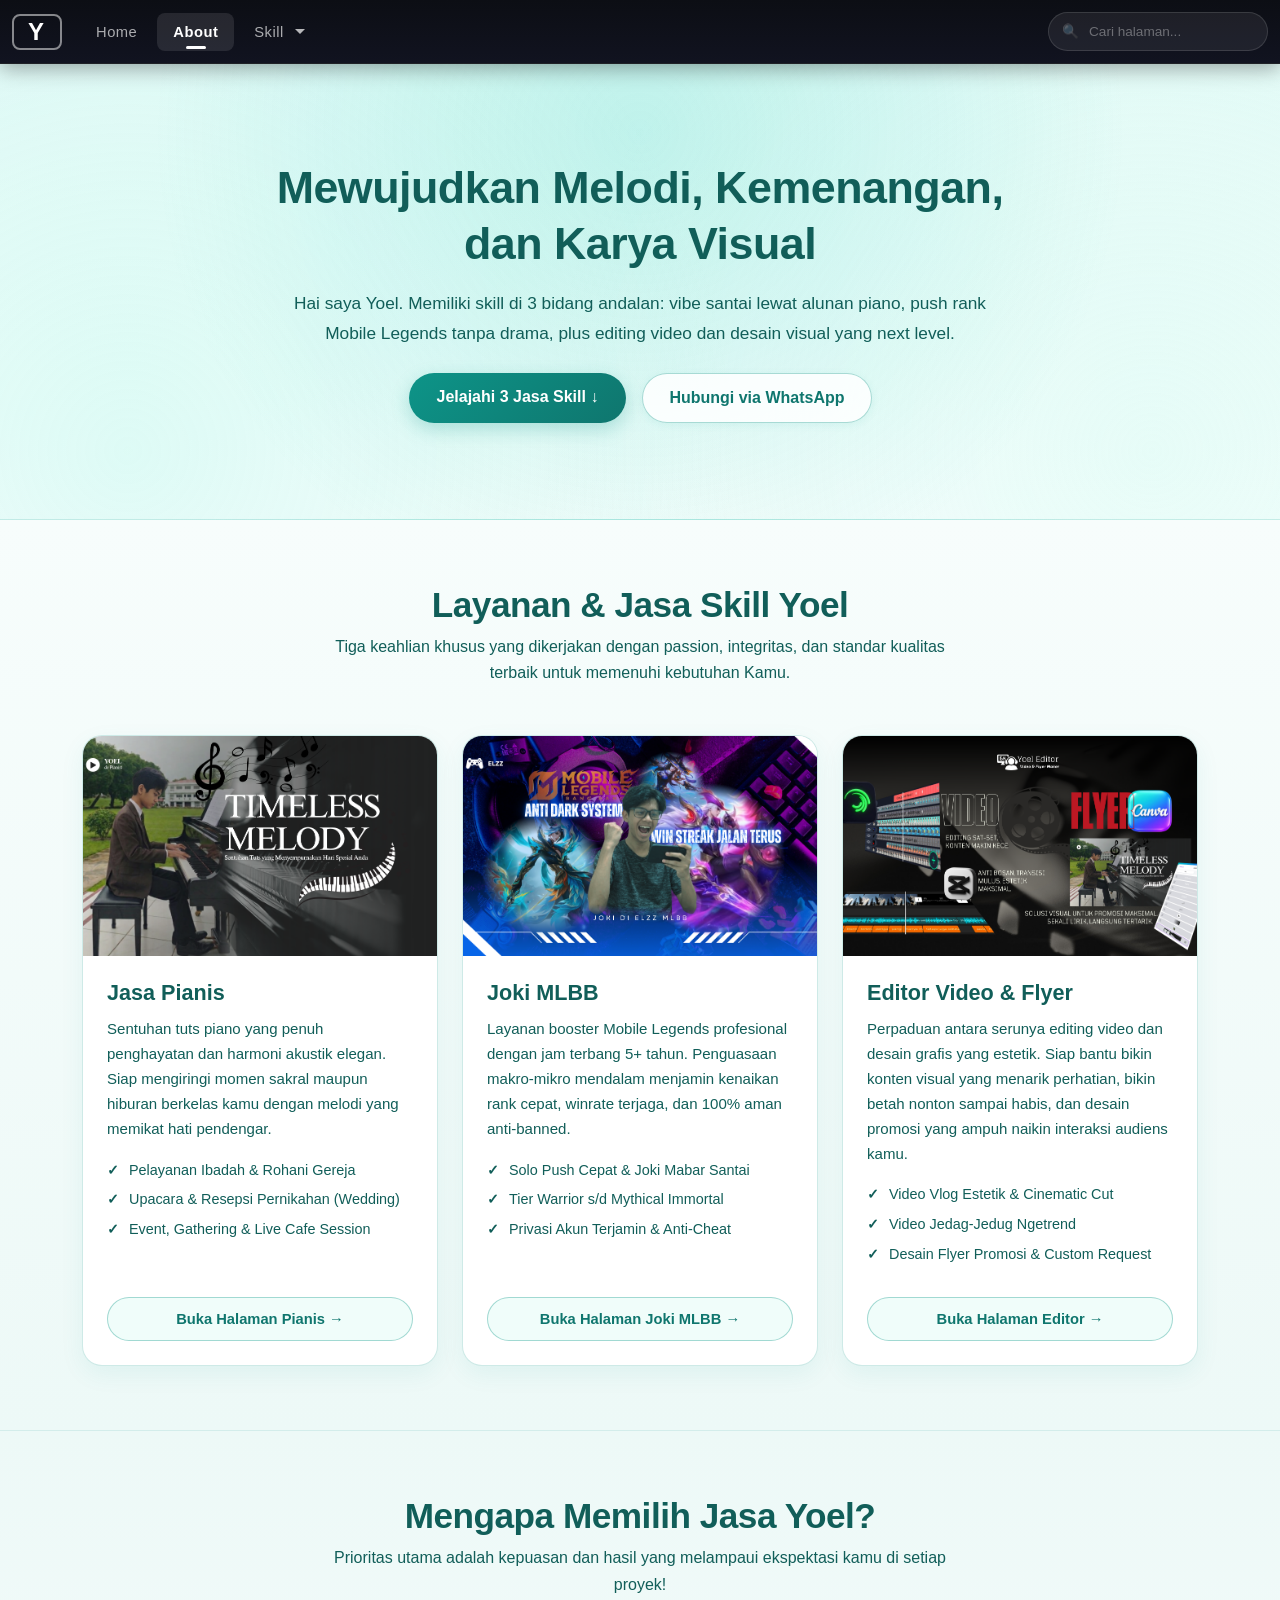
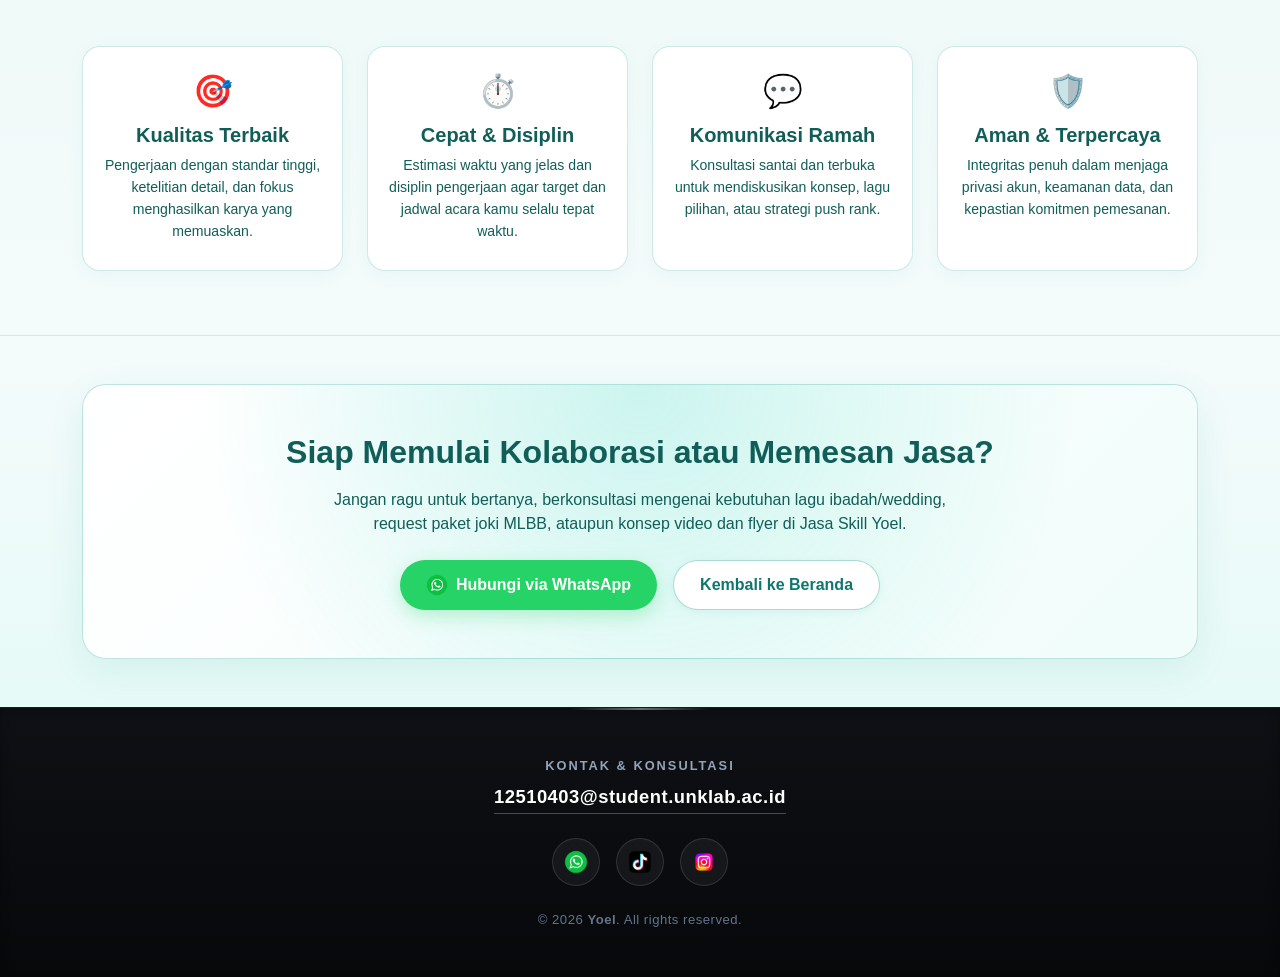
==== commit 2cc71b96: "first commit" ====
--- a/about.html
+++ b/about.html
@@ -16,7 +16,7 @@
   <body class="d-flex flex-column min-vh-100">
     <nav class="navbar navbar-expand-lg navbar-yoel sticky-top">
       <div class="container-fluid">
-        <a class="navbar-brand" href="home.html">Y</a>
+        <a class="navbar-brand" href="index.html">Y</a>
         <button
           class="navbar-toggler"
           type="button"
@@ -31,7 +31,7 @@
         <div class="collapse navbar-collapse" id="navbarNavDropdown">
           <ul class="navbar-nav me-auto">
             <li class="nav-item">
-              <a class="nav-link" href="home.html">Home</a>
+              <a class="nav-link" href="index.html">Home</a>
             </li>
             <li class="nav-item">
               <a class="nav-link active" aria-current="page" href="about.html"
@@ -323,7 +323,7 @@
               <img src="images/wa.png" alt="WhatsApp" width="22" height="22" />
               <span>Hubungi via WhatsApp</span>
             </a>
-            <a href="home.html" class="btn btn-outline-cta">
+            <a href="index.html" class="btn btn-outline-cta">
               Kembali ke Beranda
             </a>
           </div>
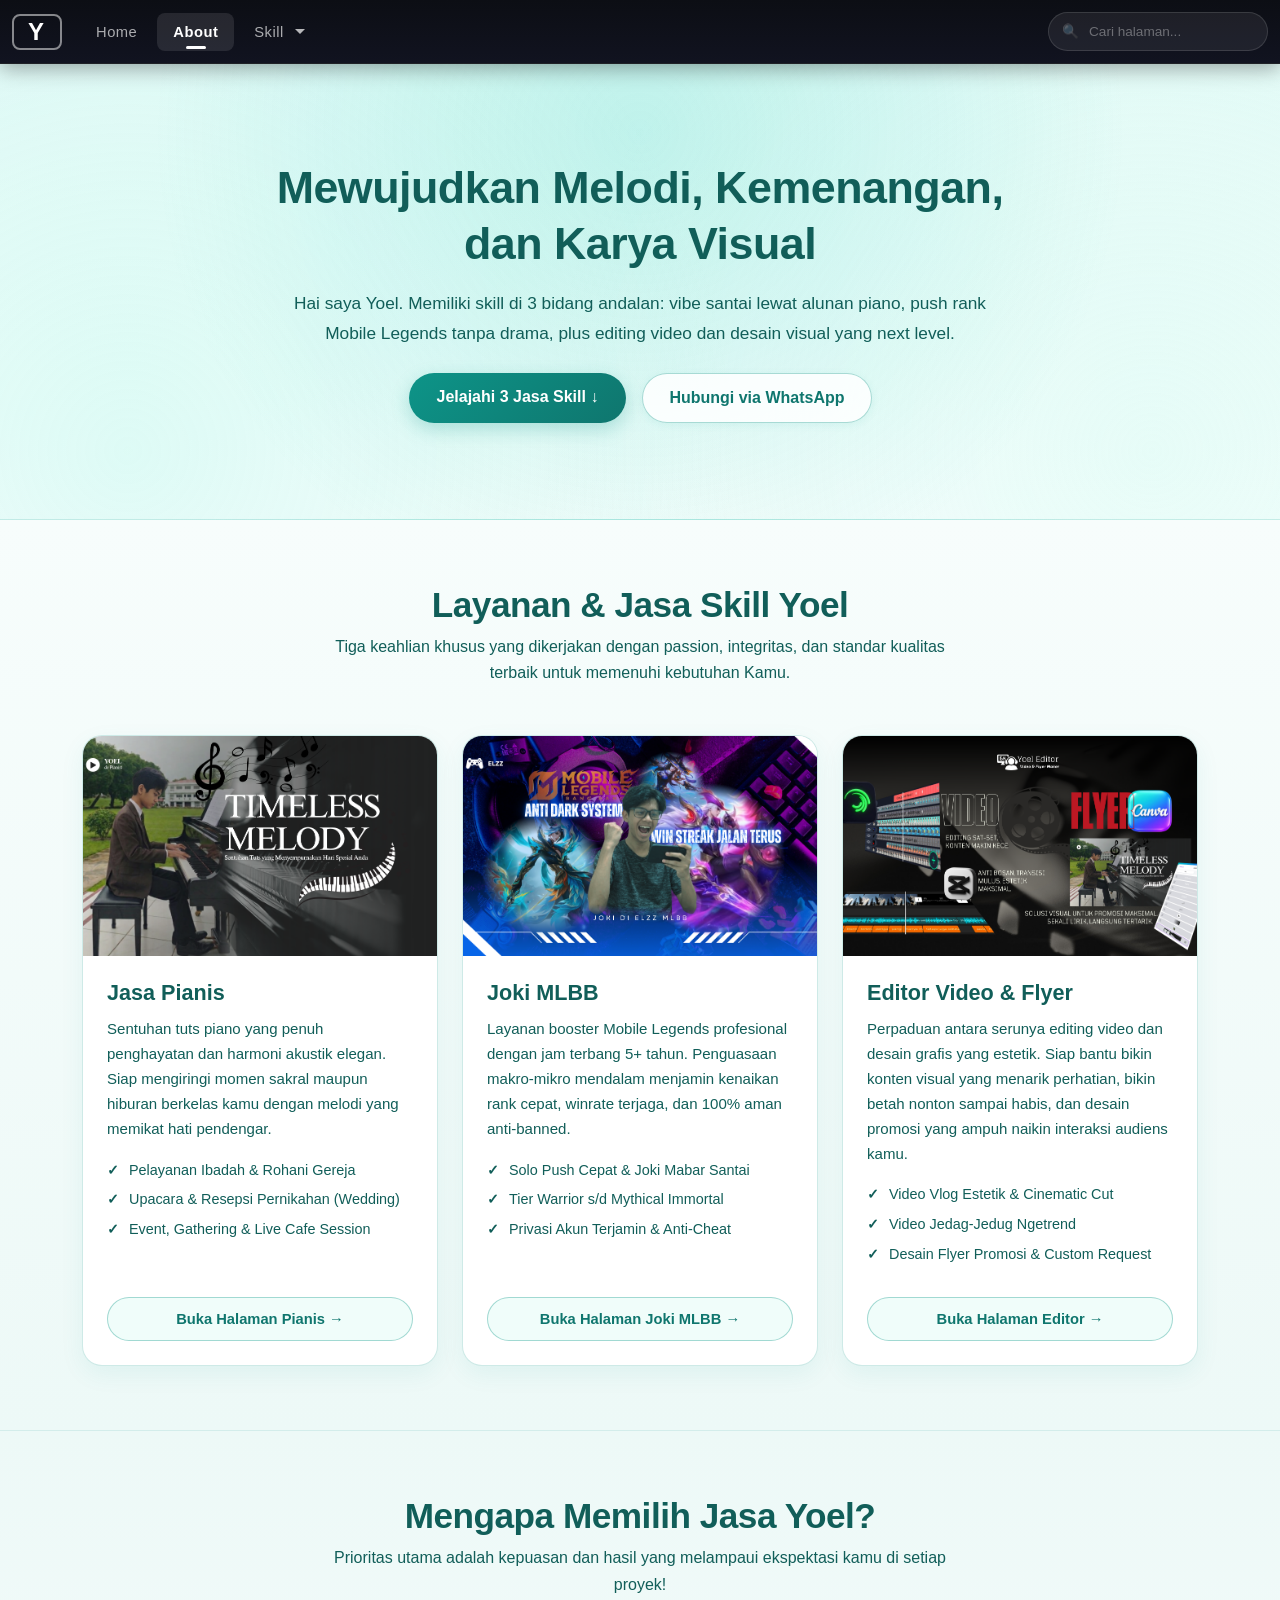
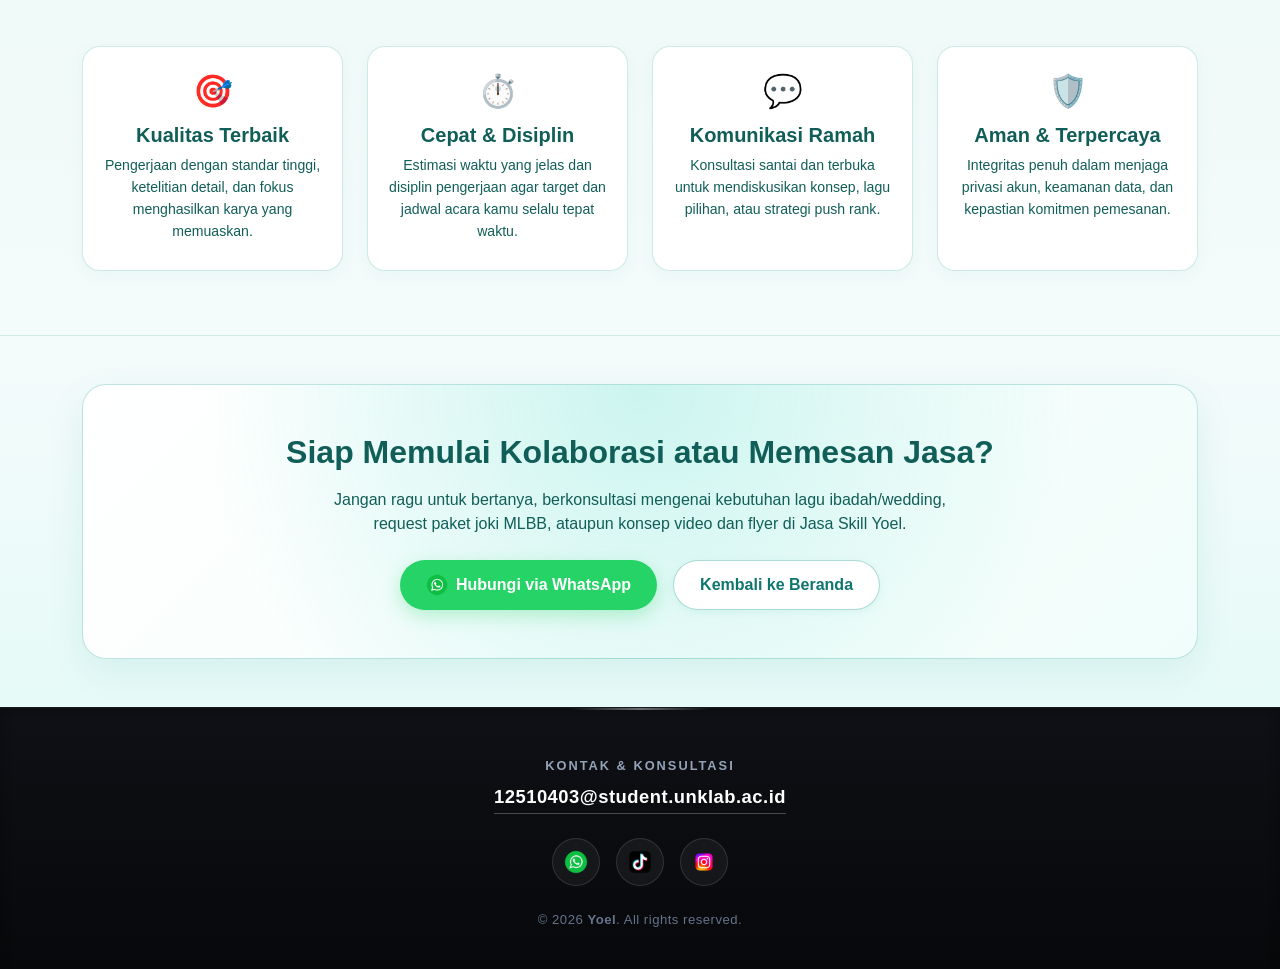
==== commit 5ea5b4de: "first commit" ====
--- a/about.html
+++ b/about.html
@@ -17,6 +17,17 @@
     <nav class="navbar navbar-expand-lg navbar-yoel sticky-top">
       <div class="container-fluid">
         <a class="navbar-brand" href="index.html">Y</a>
+        <div class="navbar-search-wrapper">
+          <input
+            type="text"
+            class="form-control navbar-search-input"
+            id="navbarSearchInput"
+            placeholder="Cari halaman..."
+            autocomplete="off"
+          />
+          <span class="navbar-search-icon">🔍</span>
+          <div class="search-results-dropdown" id="navbarSearchResults"></div>
+        </div>
         <button
           class="navbar-toggler"
           type="button"
@@ -55,17 +66,6 @@
               </ul>
             </li>
           </ul>
-          <div class="navbar-search-wrapper">
-            <input
-              type="text"
-              class="form-control navbar-search-input"
-              id="navbarSearchInput"
-              placeholder="Cari halaman..."
-              autocomplete="off"
-            />
-            <span class="navbar-search-icon">🔍</span>
-            <div class="search-results-dropdown" id="navbarSearchResults"></div>
-          </div>
         </div>
       </div>
     </nav>
@@ -156,7 +156,6 @@
             </div>
           </div>
 
-          <!-- Skill Card 2: Joki MLBB -->
           <div class="col-lg-4 col-md-6">
             <div class="skill-card h-100">
               <div class="skill-card-img-box">
--- a/css/navbar.css
+++ b/css/navbar.css
@@ -154,6 +154,20 @@
   margin-left: auto;
 }
 
+@media (min-width: 992px) {
+  .navbar-yoel .navbar-brand {
+    order: 1;
+  }
+  .navbar-yoel .navbar-collapse {
+    order: 2;
+    flex-grow: 1;
+  }
+  .navbar-yoel .navbar-search-wrapper {
+    order: 3;
+    margin-left: auto;
+  }
+}
+
 .navbar-search-input {
   background: rgba(255, 255, 255, 0.07) !important;
   border: 1px solid rgba(255, 255, 255, 0.12) !important;
@@ -345,8 +359,36 @@
 }
 
 @media (max-width: 991.98px) {
+  .navbar-yoel .container-fluid {
+    display: flex;
+    flex-wrap: wrap;
+    align-items: center;
+    justify-content: space-between;
+  }
+
+  .navbar-yoel .navbar-brand {
+    order: 1;
+    margin-right: 0;
+  }
+
+  .navbar-search-wrapper {
+    order: 2;
+    flex: 1 1 auto;
+    max-width: 250px;
+    margin: 0 10px;
+    position: relative;
+  }
+
+  .navbar-yoel .navbar-toggler {
+    order: 3;
+    margin-left: 0;
+  }
+
   .navbar-yoel .navbar-collapse {
-    padding-top: 16px;
+    order: 4;
+    flex-basis: 100%;
+    width: 100%;
+    padding-top: 14px;
   }
 
   .navbar-yoel .navbar-nav .nav-link {
@@ -359,18 +401,27 @@
     display: none;
   }
 
-  .navbar-search-wrapper {
-    margin-left: 0;
-    margin-top: 12px;
-    width: 100%;
-  }
-
   .navbar-search-input {
     width: 100% !important;
+    font-size: 0.82rem;
+    padding: 6px 14px 6px 34px !important;
   }
 
   .navbar-search-input:focus {
     width: 100% !important;
+  }
+
+  .navbar-search-icon {
+    left: 12px;
+    font-size: 0.8rem;
+  }
+
+  .search-results-dropdown {
+    left: 50% !important;
+    right: auto !important;
+    transform: translateX(-50%) !important;
+    width: calc(100vw - 32px) !important;
+    max-width: 340px !important;
   }
 
   .navbar-yoel .dropdown-menu {
@@ -382,6 +433,28 @@
   }
 }
 
+@media (max-width: 420px) {
+  .navbar-yoel .navbar-brand {
+    padding: 3px 10px;
+    font-size: 1.25rem;
+  }
+
+  .navbar-search-wrapper {
+    margin: 0 6px;
+    max-width: 190px;
+  }
+
+  .navbar-search-input {
+    font-size: 0.78rem;
+    padding: 5px 10px 5px 28px !important;
+  }
+
+  .navbar-search-icon {
+    left: 9px;
+    font-size: 0.75rem;
+  }
+}
+
 @keyframes pageEntranceFade {
   0% {
     opacity: 0;
